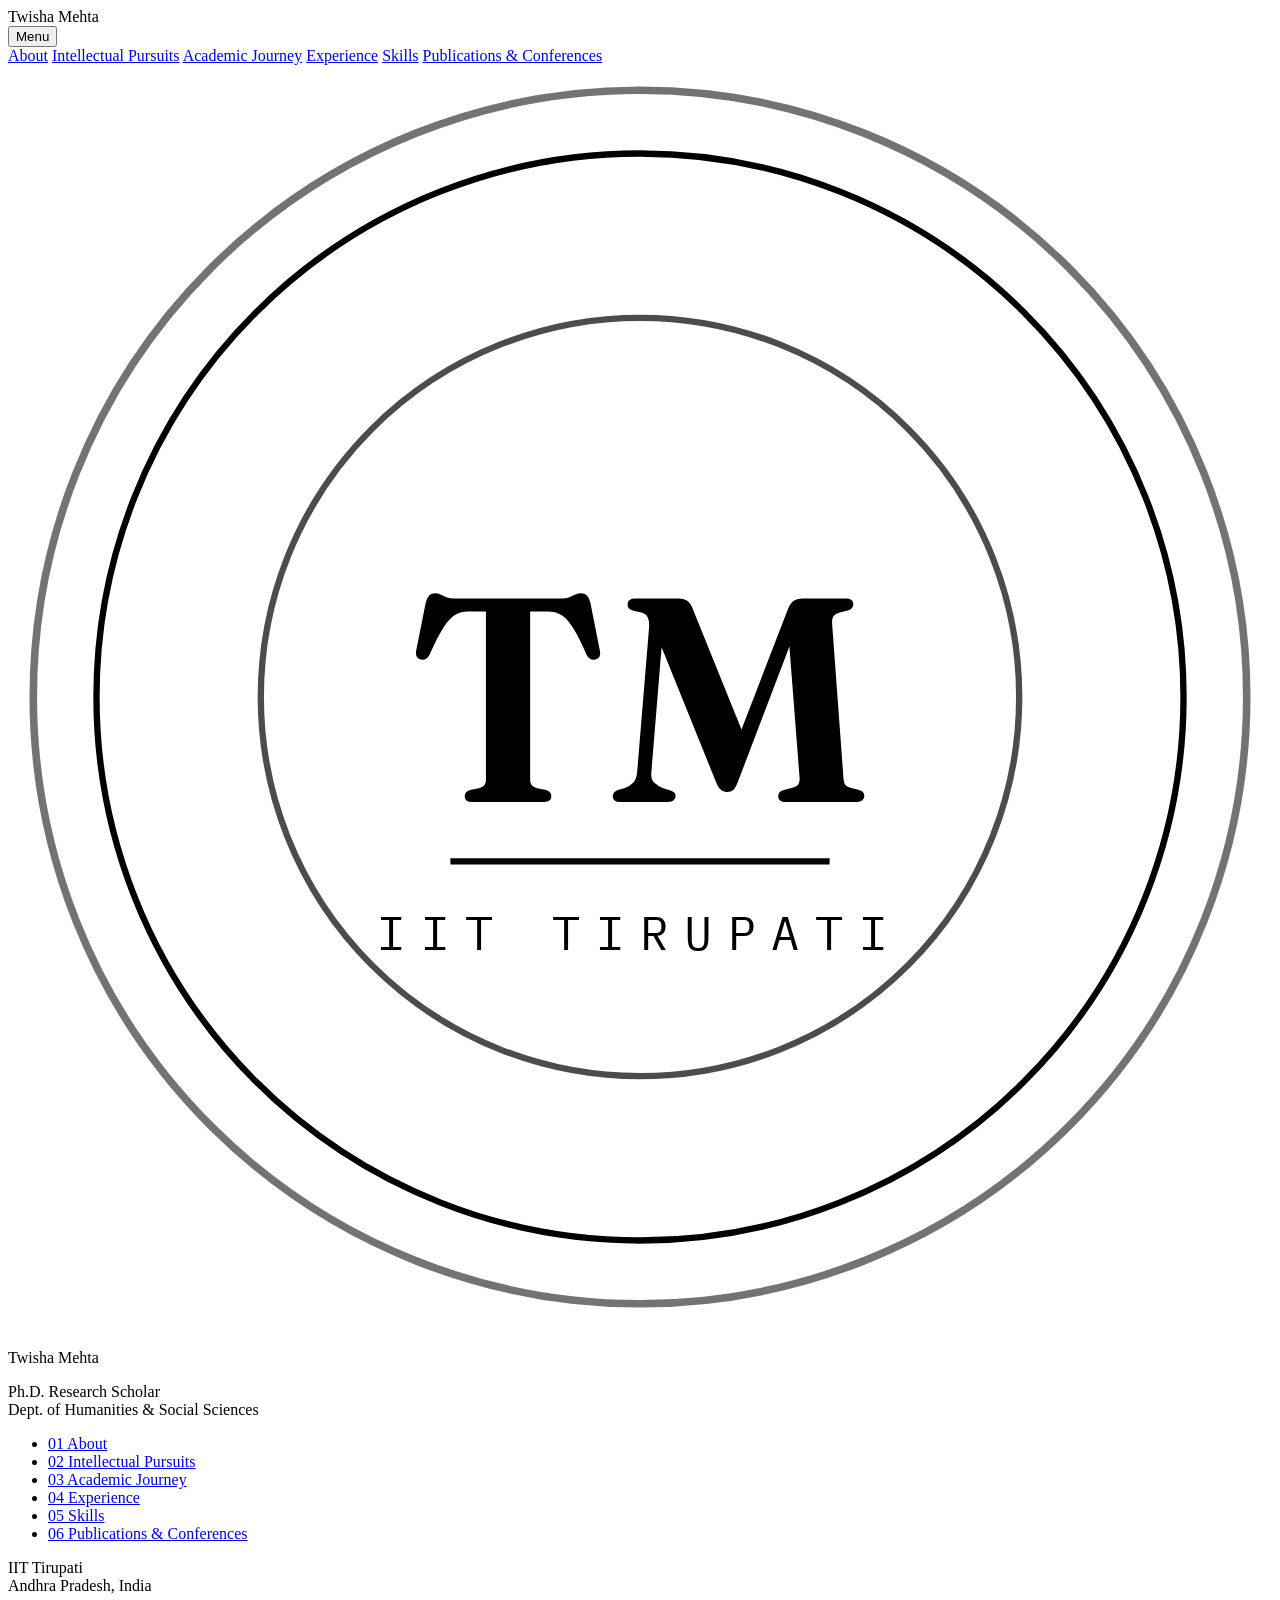
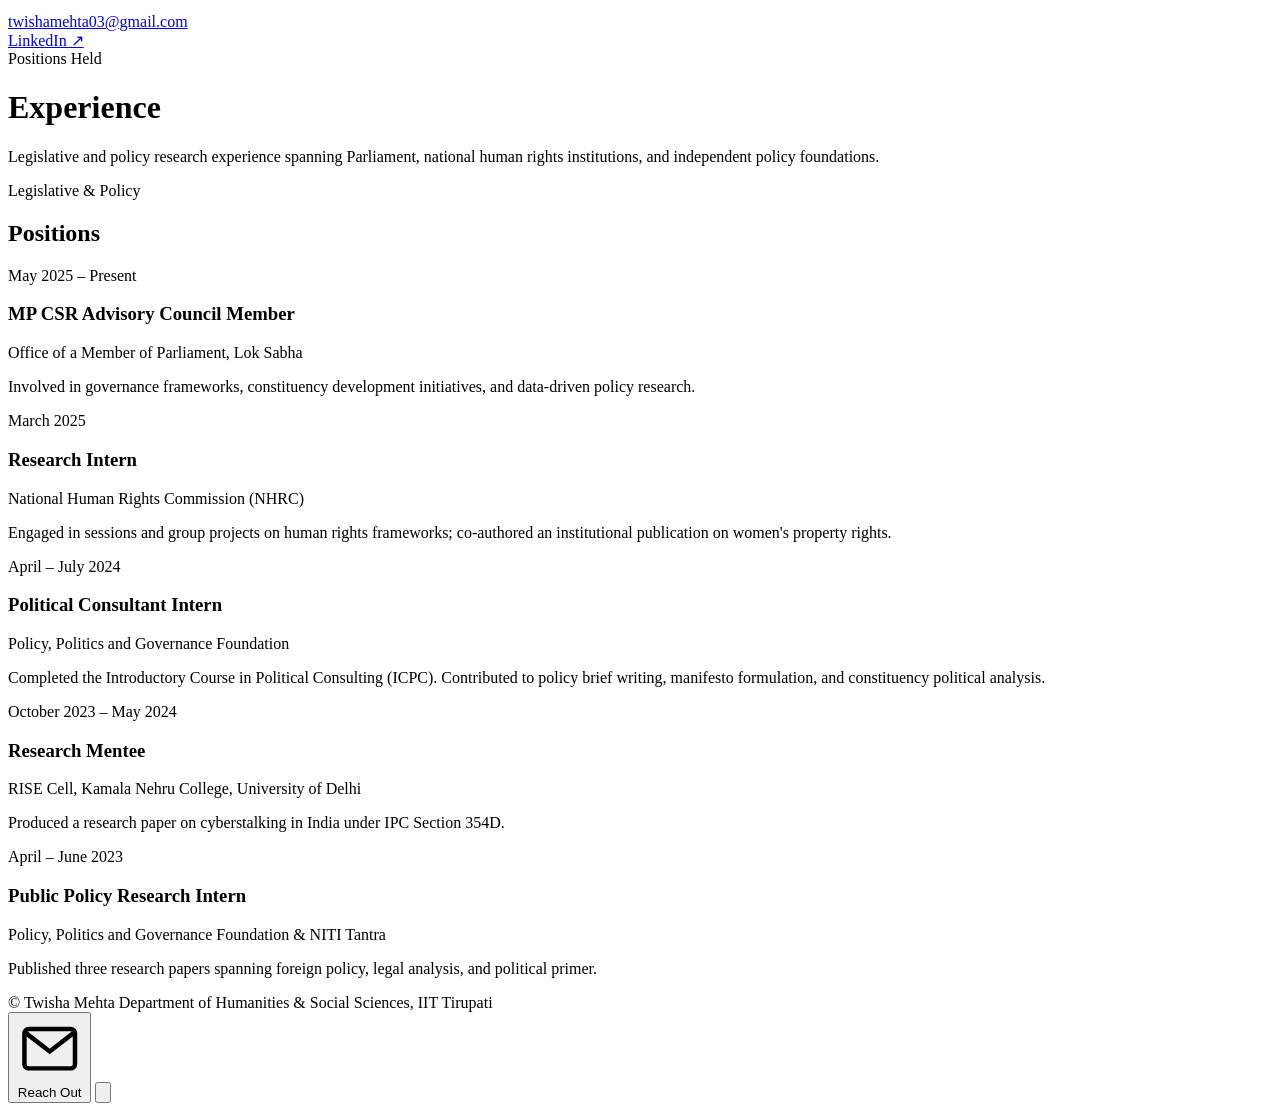
==== experience.html @ 8ee860cf "Add files via upload" ====
<!doctype html>
<html lang="en">
<head>
<meta charset="UTF-8">
<meta name="viewport" content="width=device-width, initial-scale=1.0">
<title>Experience — Twisha Mehta</title>
<meta name="description" content="Legislative and policy research experience of Twisha Mehta, including work with the Office of a Member of Parliament, Lok Sabha, and the National Human Rights Commission.">
<link rel="icon" type="image/svg+xml" href="assets/icons/seal.svg">
<link rel="preconnect" href="https://fonts.googleapis.com">
<link rel="preconnect" href="https://fonts.gstatic.com" crossorigin>
<link href="https://fonts.googleapis.com/css2?family=Fraunces:opsz,wght@9..144,500;9..144,600;9..144,700&family=Source+Sans+3:wght@400;500;600;700&family=IBM+Plex+Mono:wght@400;500&display=swap" rel="stylesheet">
<link rel="stylesheet" href="css/style.css">
</head>
<body>

<div class="topbar">
  <div class="brand">Twisha Mehta</div>
  <button data-nav-toggle aria-expanded="false" aria-controls="mobileNav">Menu</button>
</div>
<nav class="mobile-nav" id="mobileNav" aria-label="Mobile navigation">
  <a href="index.html">About</a>
  <a href="research.html">Intellectual Pursuits</a>
  <a href="journey.html">Academic Journey</a>
  <a href="experience.html" aria-current="page">Experience</a>
  <a href="skills.html">Skills</a>
  <a href="publications.html">Publications &amp; Conferences</a>
</nav>

<div class="shell">
  <aside class="sidebar">
    <svg class="seal" viewBox="0 0 200 200" aria-hidden="true">
      <circle cx="100" cy="100" r="96" fill="none" stroke="currentColor" stroke-width="1.2" opacity="0.55"/>
      <circle cx="100" cy="100" r="86" fill="none" stroke="currentColor" stroke-width="1"/>
      <circle cx="100" cy="100" r="60" fill="none" stroke="currentColor" stroke-width="1" opacity="0.7"/>
      <text x="100" y="100" font-family="Fraunces, serif" font-size="46" font-weight="600" fill="currentColor" text-anchor="middle" dominant-baseline="central">TM</text>
      <line x1="70" y1="126" x2="130" y2="126" stroke="currentColor" stroke-width="1"/>
      <text x="100" y="140" font-family="'IBM Plex Mono', monospace" font-size="7.5" letter-spacing="2.5" fill="currentColor" text-anchor="middle">IIT TIRUPATI</text>
    </svg>
    <p class="brand-name">Twisha Mehta</p>
    <p class="brand-role">Ph.D. Research Scholar<br>Dept. of Humanities &amp; Social Sciences</p>
    <ul class="side-nav">
      <li><a href="index.html"><span class="num">01</span> About</a></li>
      <li><a href="research.html"><span class="num">02</span> Intellectual Pursuits</a></li>
      <li><a href="journey.html"><span class="num">03</span> Academic Journey</a></li>
      <li><a href="experience.html" aria-current="page"><span class="num">04</span> Experience</a></li>
      <li><a href="skills.html"><span class="num">05</span> Skills</a></li>
      <li><a href="publications.html"><span class="num">06</span> Publications &amp; Conferences</a></li>
    </ul>
    <div class="sidebar-foot">
      IIT Tirupati<br>Andhra Pradesh, India<br><br>
      <a href="mailto:twishamehta03@gmail.com">twishamehta03@gmail.com</a><br>
      <a href="http://linkedin.com/in/twisha-mehta2103" target="_blank" rel="noopener">LinkedIn ↗</a>
    </div>
  </aside>

  <main>
    <header class="page-masthead">
      <span class="eyebrow">Positions Held</span>
      <h1>Experience</h1>
      <p class="lede">Legislative and policy research experience spanning Parliament, national human rights institutions, and independent policy foundations.</p>
    </header>

    <div class="content">
      <div class="section">
        <div class="section-head">
          <span class="tag">Legislative &amp; Policy</span>
          <h2>Positions</h2>
        </div>

        <div class="timeline">
          <div class="tl-item" data-index="●">
            <span class="tl-date">May 2025 – Present</span>
            <h3>MP CSR Advisory Council Member</h3>
            <p class="tl-org">Office of a Member of Parliament, Lok Sabha</p>
            <p>Involved in governance frameworks, constituency development initiatives, and data-driven policy research.</p>
          </div>

          <div class="tl-item" data-index="●">
            <span class="tl-date">March 2025</span>
            <h3>Research Intern</h3>
            <p class="tl-org">National Human Rights Commission (NHRC)</p>
            <p>Engaged in sessions and group projects on human rights frameworks; co-authored an institutional publication on women's property rights.</p>
          </div>

          <div class="tl-item" data-index="●">
            <span class="tl-date">April – July 2024</span>
            <h3>Political Consultant Intern</h3>
            <p class="tl-org">Policy, Politics and Governance Foundation</p>
            <p>Completed the Introductory Course in Political Consulting (ICPC). Contributed to policy brief writing, manifesto formulation, and constituency political analysis.</p>
          </div>

          <div class="tl-item" data-index="●">
            <span class="tl-date">October 2023 – May 2024</span>
            <h3>Research Mentee</h3>
            <p class="tl-org">RISE Cell, Kamala Nehru College, University of Delhi</p>
            <p>Produced a research paper on cyberstalking in India under IPC Section 354D.</p>
          </div>

          <div class="tl-item" data-index="●">
            <span class="tl-date">April – June 2023</span>
            <h3>Public Policy Research Intern</h3>
            <p class="tl-org">Policy, Politics and Governance Foundation &amp; NITI Tantra</p>
            <p>Published three research papers spanning foreign policy, legal analysis, and political primer.</p>
          </div>
        </div>
      </div>
    </div>

    <footer class="site-footer">
      <span>© <span data-year></span> Twisha Mehta</span>
      <span>Department of Humanities &amp; Social Sciences, IIT Tirupati</span>
    </footer>
  </main>
</div>

<button class="reach-btn" data-modal-open type="button">
  <svg viewBox="0 0 24 24" fill="none" stroke="currentColor" stroke-width="1.6" aria-hidden="true"><path d="M3 6l9 7 9-7"/><rect x="3" y="5" width="18" height="14" rx="1.5"/></svg>
  Reach Out
</button>

<button class="to-top" data-to-top type="button" aria-label="Back to top">
  <svg viewBox="0 0 24 24" fill="none" stroke="currentColor" stroke-width="1.8" aria-hidden="true"><path d="M12 19V5M5 12l7-7 7 7"/></svg>
</button>

<div class="modal-overlay" data-modal-overlay hidden>
  <div class="modal" role="dialog" aria-modal="true" aria-labelledby="reachTitle">
    <button class="modal-close" data-modal-close type="button" aria-label="Close">✕</button>
    <span class="eyebrow">Correspondence</span>
    <h2 id="reachTitle">Reach Out</h2>
    <p class="modal-sub">For academic collaboration, conference invitations, student queries, or general correspondence — send a note directly. This opens a pre-filled email addressed to Twisha.</p>
    <form id="reachForm" class="reach-form">
      <label>Name
        <input type="text" name="name" required autocomplete="name">
      </label>
      <label>Email
        <input type="email" name="email" required autocomplete="email">
      </label>
      <label>Nature of query
        <select name="topic">
          <option>Academic Collaboration</option>
          <option>Conference / Speaking Invitation</option>
          <option>Student Query</option>
          <option>Media / Press</option>
          <option>General Correspondence</option>
        </select>
      </label>
      <label>Message
        <textarea name="message" rows="4" required></textarea>
      </label>
      <button type="submit" class="submit-btn">Send via Email ↗</button>
      <p class="form-note">Opens your email app with this message pre-filled, addressed to twishamehta03@gmail.com.</p>
    </form>
    <div class="modal-direct">
      <span>Or reach directly —</span>
      <a href="mailto:twishamehta03@gmail.com">twishamehta03@gmail.com</a>
      <a href="http://linkedin.com/in/twisha-mehta2103" target="_blank" rel="noopener">LinkedIn</a>
      <span>🏛 Dept. of Humanities &amp; Social Sciences, IIT Tirupati</span>
    </div>
  </div>
</div>

<script src="assets/js/main.js"></script>
</body>
</html>
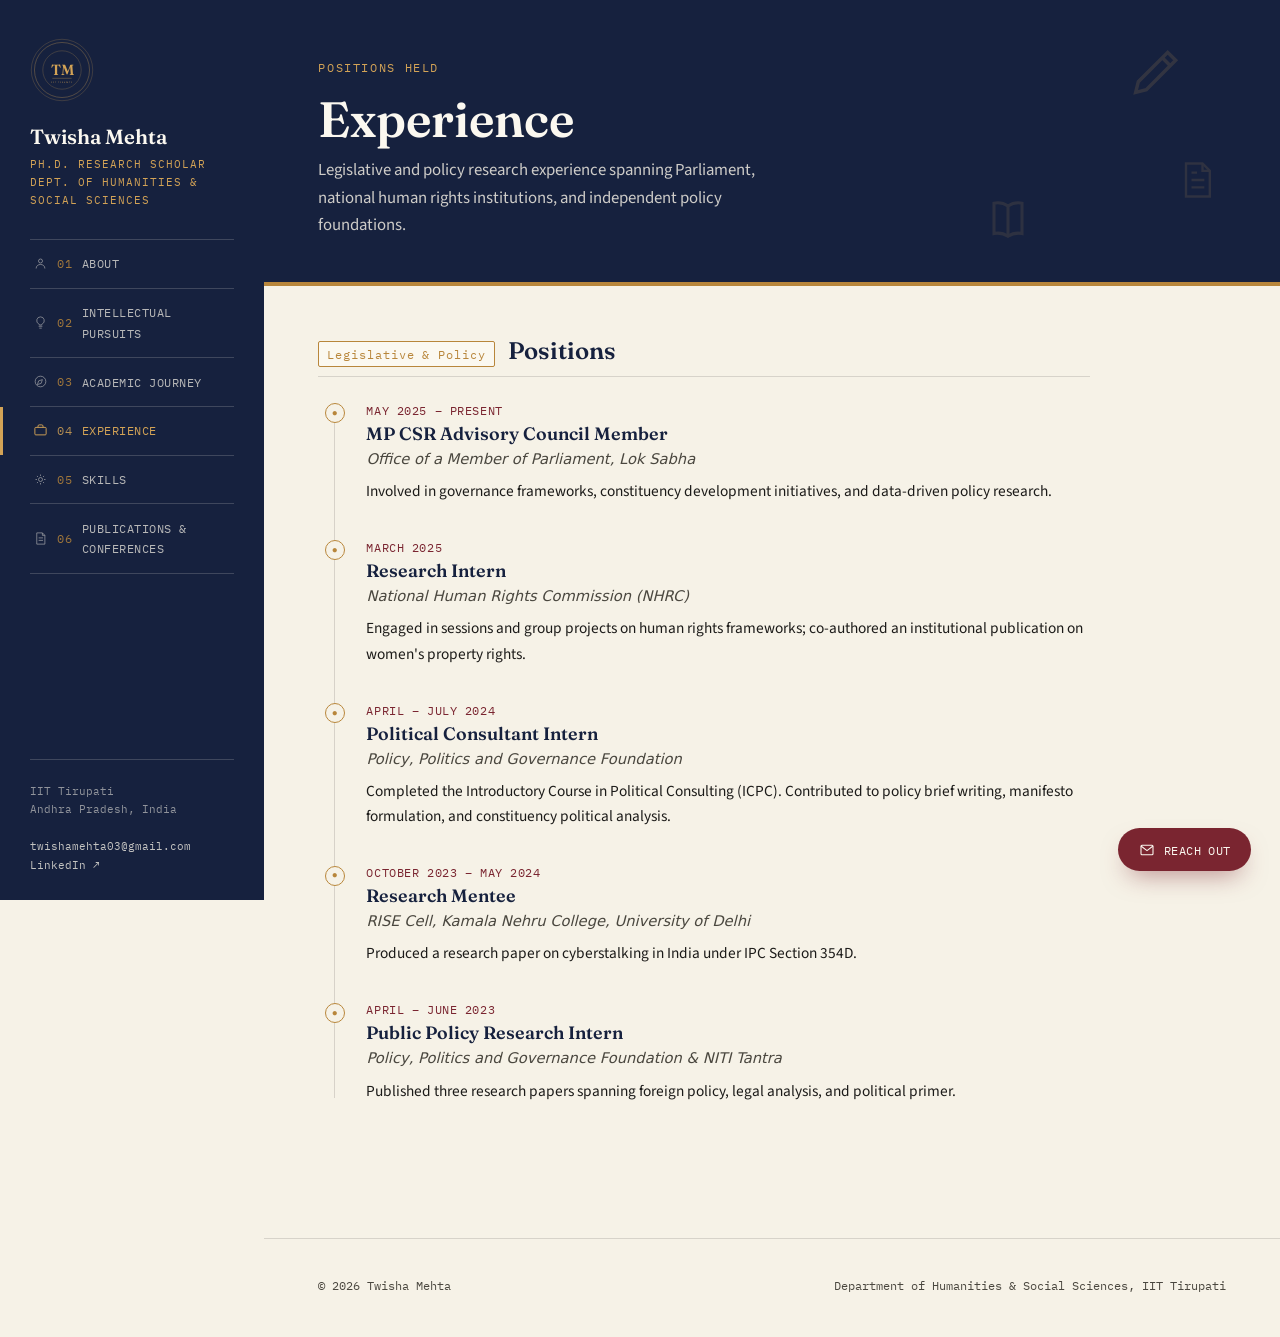
==== commit b84c24af: "Add files via upload" ====
--- a/experience.html
+++ b/experience.html
@@ -39,12 +39,12 @@
     <p class="brand-name">Twisha Mehta</p>
     <p class="brand-role">Ph.D. Research Scholar<br>Dept. of Humanities &amp; Social Sciences</p>
     <ul class="side-nav">
-      <li><a href="index.html"><span class="num">01</span> About</a></li>
-      <li><a href="research.html"><span class="num">02</span> Intellectual Pursuits</a></li>
-      <li><a href="journey.html"><span class="num">03</span> Academic Journey</a></li>
-      <li><a href="experience.html" aria-current="page"><span class="num">04</span> Experience</a></li>
-      <li><a href="skills.html"><span class="num">05</span> Skills</a></li>
-      <li><a href="publications.html"><span class="num">06</span> Publications &amp; Conferences</a></li>
+      <li><a href="index.html"><svg class="ic" viewBox="0 0 24 24" fill="none" stroke="currentColor" stroke-width="1.5"><circle cx="12" cy="8" r="3.2"/><path d="M5 20c0-4 3.2-6.5 7-6.5S19 16 19 20"/></svg><span class="num">01</span> About</a></li>
+      <li><a href="research.html"><svg class="ic" viewBox="0 0 24 24" fill="none" stroke="currentColor" stroke-width="1.5"><path d="M9 18h6M10 21h4M12 3a6 6 0 0 0-3 11.2c.6.4 1 1.1 1 1.8h4c0-.7.4-1.4 1-1.8A6 6 0 0 0 12 3z"/></svg><span class="num">02</span> Intellectual Pursuits</a></li>
+      <li><a href="journey.html"><svg class="ic" viewBox="0 0 24 24" fill="none" stroke="currentColor" stroke-width="1.5"><circle cx="12" cy="12" r="8.5"/><path d="M15 9l-2 6-6 2 2-6z"/></svg><span class="num">03</span> Academic Journey</a></li>
+      <li><a href="experience.html" aria-current="page"><svg class="ic" viewBox="0 0 24 24" fill="none" stroke="currentColor" stroke-width="1.5"><rect x="3" y="7" width="18" height="12" rx="1.5"/><path d="M8 7V5a2 2 0 0 1 2-2h4a2 2 0 0 1 2 2v2"/></svg><span class="num">04</span> Experience</a></li>
+      <li><a href="skills.html"><svg class="ic" viewBox="0 0 24 24" fill="none" stroke="currentColor" stroke-width="1.5"><circle cx="12" cy="12" r="3.2"/><path d="M12 4v2.4M12 17.6V20M4 12h2.4M17.6 12H20M6.3 6.3l1.7 1.7M16 16l1.7 1.7M17.7 6.3L16 8M8 16l-1.7 1.7"/></svg><span class="num">05</span> Skills</a></li>
+      <li><a href="publications.html"><svg class="ic" viewBox="0 0 24 24" fill="none" stroke="currentColor" stroke-width="1.5"><path d="M6 3h9l4 4v14H6z"/><path d="M15 3v4h4M9 11h7M9 15h7"/></svg><span class="num">06</span> Publications &amp; Conferences</a></li>
     </ul>
     <div class="sidebar-foot">
       IIT Tirupati<br>Andhra Pradesh, India<br><br>
@@ -55,6 +55,11 @@
 
   <main>
     <header class="page-masthead">
+      <div class="motif-field" aria-hidden="true">
+        <span class="motif m-pen"><svg viewBox="0 0 24 24" fill="none" stroke="currentColor" stroke-width="1.3"><path d="M4 20l1-4L16 5l3 3L8 19l-4 1z"/><path d="M14 7l3 3"/></svg></span>
+        <span class="motif m-book"><svg viewBox="0 0 24 24" fill="none" stroke="currentColor" stroke-width="1.3"><path d="M12 6c-1.8-1.2-4-1.6-6-1.2v13c2-.4 4.2 0 6 1.2 1.8-1.2 4-1.6 6-1.2V4.8c-2-.4-4.2 0-6 1.2z"/><path d="M12 6v13"/></svg></span>
+        <span class="motif m-paper"><svg viewBox="0 0 24 24" fill="none" stroke="currentColor" stroke-width="1.3"><path d="M6 3h9l4 4v14H6z"/><path d="M15 3v4h4M9 12h7M9 16h7M9 8h3"/></svg></span>
+      </div>
       <span class="eyebrow">Positions Held</span>
       <h1>Experience</h1>
       <p class="lede">Legislative and policy research experience spanning Parliament, national human rights institutions, and independent policy foundations.</p>
--- a/css/style.css
+++ b/css/style.css
@@ -0,0 +1,592 @@
+/* =========================================================
+   Twisha Mehta — Academic Site
+   Design language: legislative gazette / official record.
+   Grounded in the subject: parliamentary & governance research,
+   the seal motif, the mono "session/date" labelling, and the
+   sparkline referencing her Question Hour (Lok Sabha) paper.
+   ========================================================= */
+
+:root{
+  --navy: #16213E;
+  --navy-deep: #0F172E;
+  --paper: #F6F2E7;
+  --paper-raised: #FBF8F0;
+  --ink: #1C1B19;
+  --ink-soft: #4A473F;
+  --gold: #B8863B;
+  --gold-bright: #D3A356;
+  --maroon: #7A2530;
+  --line: rgba(28,27,25,0.14);
+  --line-on-navy: rgba(246,242,231,0.18);
+
+  --font-display: 'Fraunces', Georgia, 'Times New Roman', serif;
+  --font-body: 'Source Sans 3', 'Segoe UI', system-ui, sans-serif;
+  --font-mono: 'IBM Plex Mono', 'Courier New', monospace;
+
+  --sidebar-w: 264px;
+  --maxw: 880px;
+  --radius: 2px;
+}
+
+*,*::before,*::after{ box-sizing: border-box; }
+html{ scroll-behavior: smooth; }
+
+@media (prefers-reduced-motion: reduce){
+  html{ scroll-behavior: auto; }
+  *,*::before,*::after{ animation-duration: 0.001ms !important; animation-iteration-count: 1 !important; transition-duration: 0.001ms !important; scroll-behavior: auto !important; }
+}
+
+body{
+  margin:0;
+  background: var(--paper);
+  color: var(--ink);
+  font-family: var(--font-body);
+  font-size: 17px;
+  line-height: 1.65;
+  -webkit-font-smoothing: antialiased;
+}
+
+img{ max-width:100%; display:block; }
+a{ color: inherit; }
+h1,h2,h3,h4{ font-family: var(--font-display); font-weight: 600; line-height: 1.15; margin: 0 0 0.5em; color: var(--navy); }
+
+::selection{ background: var(--gold); color: var(--navy-deep); }
+
+a:focus-visible,
+button:focus-visible,
+input:focus-visible,
+textarea:focus-visible{
+  outline: 2px solid var(--maroon);
+  outline-offset: 3px;
+}
+
+/* ---------- Texture: faint parliamentary sparkline watermark ---------- */
+.sparkline-field{
+  position:absolute; inset:0; overflow:hidden; pointer-events:none;
+}
+.sparkline-field svg{ width:100%; height:100%; }
+.sparkline-field path{
+  fill:none; stroke: var(--gold); stroke-width:1; opacity:0.14;
+}
+
+/* ---------- Texture: floating academic motifs (pen / book / paper) ---------- */
+.motif-field{ position:absolute; inset:0; overflow:hidden; pointer-events:none; }
+.motif{
+  position:absolute; color: var(--gold-bright); opacity:0.15;
+  animation: motifFloat 8s ease-in-out infinite;
+}
+.motif svg{ width:100%; height:100%; }
+.motif.m-pen{ width:64px; height:64px; top:14%; right:9%; animation-duration:7.5s; }
+.motif.m-book{ width:56px; height:56px; bottom:12%; right:24%; animation-duration:6.5s; animation-delay:1.1s; opacity:0.12; }
+.motif.m-paper{ width:44px; height:44px; top:56%; right:6%; animation-duration:9s; animation-delay:0.5s; opacity:0.13; }
+
+@keyframes motifFloat{
+  0%,100%{ transform: translateY(0) rotate(0deg); }
+  50%{ transform: translateY(-12px) rotate(-3deg); }
+}
+
+/* ---------- Layout shell ---------- */
+.shell{
+  display:flex;
+  min-height:100vh;
+}
+
+/* ---------- Sidebar ---------- */
+.sidebar{
+  width: var(--sidebar-w);
+  flex-shrink:0;
+  background: var(--navy);
+  color: var(--paper);
+  position: sticky;
+  top:0;
+  height:100vh;
+  display:flex;
+  flex-direction:column;
+  padding: 2.4rem 1.9rem 1.6rem;
+}
+.sidebar .seal{
+  width:64px; height:64px; color: var(--gold-bright); margin-bottom:1.1rem;
+}
+.brand-name{
+  font-family: var(--font-display);
+  font-size: 1.28rem;
+  font-weight:600;
+  color: var(--paper-raised);
+  margin:0 0 0.15rem;
+}
+.brand-role{
+  font-family: var(--font-mono);
+  font-size: 0.68rem;
+  letter-spacing: 0.09em;
+  text-transform: uppercase;
+  color: var(--gold-bright);
+  margin:0 0 1.8rem;
+}
+.side-nav{ list-style:none; margin:0; padding:0; border-top:1px solid var(--line-on-navy); }
+.side-nav li{ border-bottom:1px solid var(--line-on-navy); }
+.side-nav a{
+  display:flex; align-items:center; gap:0.6rem;
+  position:relative;
+  text-decoration:none;
+  font-family: var(--font-mono);
+  font-size: 0.78rem;
+  letter-spacing: 0.04em;
+  text-transform: uppercase;
+  color: rgba(246,242,231,0.72);
+  padding: 0.85rem 0.15rem;
+  transition: color .18s ease, padding-left .18s ease;
+}
+.side-nav a::before{
+  content:''; position:absolute; left:-1.9rem; top:0; bottom:0; width:3px;
+  background: var(--gold-bright); transform: scaleY(0); transition: transform .22s ease;
+}
+.side-nav a:hover::before,
+.side-nav a[aria-current="page"]::before{ transform: scaleY(1); }
+.side-nav a .ic{ width:15px; height:15px; flex-shrink:0; opacity:0.65; transition: opacity .18s ease; }
+.side-nav a:hover .ic,
+.side-nav a[aria-current="page"] .ic{ opacity:1; }
+.side-nav a .num{ color: var(--gold); font-size:0.72rem; opacity:0.85; }
+.side-nav a:hover,
+.side-nav a:focus-visible{ color: var(--paper-raised); padding-left: 0.35rem; }
+.side-nav a[aria-current="page"]{ color: var(--gold-bright); }
+.side-nav a[aria-current="page"] .num{ color: var(--gold-bright); }
+
+.sidebar-foot{
+  margin-top:auto;
+  padding-top:1.4rem;
+  border-top:1px solid var(--line-on-navy);
+  font-family: var(--font-mono);
+  font-size: 0.68rem;
+  color: rgba(246,242,231,0.55);
+  line-height:1.7;
+}
+.sidebar-foot a{ color: rgba(246,242,231,0.78); text-decoration:none; }
+.sidebar-foot a:hover{ color: var(--gold-bright); }
+
+/* mobile top bar */
+.topbar{ display:none; }
+.mobile-nav{ display:none; }
+
+/* ---------- Main content ---------- */
+main{ flex:1; min-width:0; }
+
+.page-masthead{
+  position:relative;
+  overflow:hidden;
+  background: var(--navy);
+  color: var(--paper);
+  padding: 3.6rem 3.4rem 2.6rem;
+  border-bottom: 4px solid var(--gold);
+}
+.page-masthead .eyebrow{
+  font-family: var(--font-mono);
+  font-size: 0.72rem;
+  letter-spacing: 0.14em;
+  text-transform: uppercase;
+  color: var(--gold-bright);
+  display:block;
+  margin-bottom: 0.9rem;
+  position:relative; z-index:1;
+}
+.page-masthead h1{
+  color: var(--paper-raised);
+  font-size: clamp(2.1rem, 4vw, 3.1rem);
+  margin-bottom: 0.55rem;
+  position:relative; z-index:1;
+}
+.page-masthead p.lede{
+  font-size: 1.05rem;
+  color: rgba(246,242,231,0.82);
+  max-width: 56ch;
+  margin:0;
+  position:relative; z-index:1;
+}
+
+.content{
+  max-width: var(--maxw);
+  padding: 3.2rem 3.4rem 5rem;
+}
+
+.section{ margin-bottom: 3.4rem; }
+.section-head{
+  display:flex; align-items:baseline; gap:0.85rem;
+  border-bottom: 1px solid var(--line);
+  padding-bottom:0.55rem;
+  margin-bottom:1.5rem;
+}
+.section-head .tag{
+  font-family: var(--font-mono);
+  font-size:0.72rem;
+  letter-spacing:0.08em;
+  color: var(--gold);
+  border:1px solid var(--gold);
+  padding: 0.15rem 0.5rem;
+  border-radius: var(--radius);
+  white-space:nowrap;
+}
+.section-head h2{ margin:0; font-size:1.5rem; }
+
+p{ margin: 0 0 1.1em; color: var(--ink); }
+p.muted{ color: var(--ink-soft); }
+
+.hr-orn{
+  border:none; height:1px; background: var(--line); margin: 2.6rem 0;
+  position:relative;
+}
+.hr-orn::after{
+  content:'✦'; position:absolute; left:50%; top:50%; transform:translate(-50%,-50%);
+  background: var(--paper); color: var(--gold); padding:0 0.7rem; font-size:0.8rem;
+}
+
+/* ---------- Hero (About page) ---------- */
+.hero{
+  position:relative;
+  overflow:hidden;
+  background: var(--navy);
+  color: var(--paper);
+  padding: 4.6rem 3.4rem 3.4rem;
+  border-bottom: 4px solid var(--gold);
+}
+.hero-inner{ position:relative; z-index:1; max-width: 760px; }
+.hero .seal-mark{
+  width:88px; height:88px; color: var(--gold-bright); margin-bottom: 1.6rem;
+  opacity:0; animation: fadeUp .7s ease forwards;
+}
+.hero .eyebrow{
+  font-family: var(--font-mono); font-size:0.75rem; letter-spacing:0.15em;
+  text-transform:uppercase; color: var(--gold-bright); margin-bottom:1rem; display:block;
+  opacity:0; animation: fadeUp .7s ease .1s forwards;
+}
+.hero h1{
+  color: var(--paper-raised);
+  font-size: clamp(2.6rem, 6vw, 4.2rem);
+  margin-bottom:0.3rem;
+  opacity:0; animation: fadeUp .7s ease .18s forwards;
+}
+.hero .role-line{
+  font-family: var(--font-body); font-size:1.15rem; color: rgba(246,242,231,0.86);
+  margin-bottom: 1.9rem;
+  opacity:0; animation: fadeUp .7s ease .26s forwards;
+}
+.hero .role-line strong{ color: var(--gold-bright); font-weight:600; }
+.hero .intro{
+  font-size:1.06rem; color: rgba(246,242,231,0.88); max-width: 64ch;
+  opacity:0; animation: fadeUp .7s ease .34s forwards;
+}
+.hero .contact-row{
+  display:flex; flex-wrap:wrap; gap: 1.4rem 2rem; margin-top:2.1rem;
+  font-family: var(--font-mono); font-size:0.82rem;
+  opacity:0; animation: fadeUp .7s ease .42s forwards;
+}
+.hero .contact-row a{ text-decoration:none; color: var(--paper-raised); border-bottom:1px solid var(--gold); padding-bottom:2px; }
+.hero .contact-row a:hover{ color: var(--gold-bright); }
+
+@keyframes fadeUp{
+  from{ opacity:0; transform: translateY(14px); }
+  to{ opacity:1; transform: translateY(0); }
+}
+
+/* ---------- Portrait frame (About) ---------- */
+.portrait-frame{
+  border: 1px solid var(--line);
+  background: var(--paper-raised);
+  padding: 0.5rem;
+  max-width: 260px;
+  float:right;
+  margin: 0 0 1.4rem 2.2rem;
+}
+.portrait-frame .plate{
+  aspect-ratio: 4/5;
+  background:
+    repeating-linear-gradient(135deg, rgba(184,134,59,0.08) 0 2px, transparent 2px 14px),
+    linear-gradient(160deg, var(--navy) 0%, var(--navy-deep) 100%);
+  display:flex; align-items:center; justify-content:center; color: var(--gold-bright);
+}
+.portrait-frame .plate svg{ width:46%; height:46%; opacity:0.85; }
+.portrait-frame figcaption{
+  font-family: var(--font-mono); font-size:0.68rem; color: var(--ink-soft);
+  text-align:center; padding-top:0.5rem; letter-spacing:0.03em;
+}
+
+/* ---------- Pursuit / research cards ---------- */
+.card-grid{
+  display:grid; grid-template-columns: repeat(2, 1fr); gap: 1.1rem;
+}
+.pursuit-card{
+  background: var(--paper-raised);
+  border: 1px solid var(--line);
+  border-left: 3px solid var(--gold);
+  padding: 1.5rem 1.5rem 1.4rem;
+  transition: transform .2s ease, box-shadow .2s ease, border-left-color .2s ease;
+}
+.pursuit-card:hover{
+  transform: translateY(-3px);
+  box-shadow: 0 10px 26px -14px rgba(22,33,62,0.35);
+  border-left-color: var(--maroon);
+}
+.pursuit-card .icon{ width:34px; height:34px; color: var(--navy); margin-bottom:0.85rem; }
+.pursuit-card h3{ font-size:1.08rem; margin-bottom:0.4rem; }
+.pursuit-card p{ font-size:0.94rem; color: var(--ink-soft); margin:0; }
+
+/* ---------- Timeline (Academic Journey / Experience) ---------- */
+.timeline{ position:relative; margin-left: 0.4rem; }
+.timeline::before{
+  content:''; position:absolute; left:9px; top:6px; bottom:6px; width:1px; background: var(--line);
+}
+.tl-item{ position:relative; padding-left: 2.6rem; margin-bottom: 2.1rem; }
+.tl-item:last-child{ margin-bottom:0; }
+.tl-item::before{
+  content: attr(data-index);
+  position:absolute; left:0; top:0.15rem;
+  width:20px; height:20px; border-radius:50%;
+  background: var(--paper); border:1px solid var(--gold);
+  color: var(--gold); font-family: var(--font-mono); font-size:0.62rem;
+  display:flex; align-items:center; justify-content:center;
+}
+.tl-item .tl-date{
+  font-family: var(--font-mono); font-size:0.72rem; letter-spacing:0.05em;
+  color: var(--maroon); text-transform:uppercase; margin-bottom:0.25rem; display:block;
+}
+.tl-item h3{ font-size:1.12rem; margin-bottom:0.15rem; }
+.tl-item .tl-org{ font-size:0.92rem; color: var(--ink-soft); margin-bottom:0.5rem; font-style:italic; }
+.tl-item p{ font-size:0.96rem; margin:0; }
+
+/* ---------- Skills ---------- */
+.skill-block{ margin-bottom:1.8rem; }
+.skill-block h3{
+  font-family: var(--font-mono); font-size:0.78rem; letter-spacing:0.08em;
+  text-transform:uppercase; color: var(--ink-soft); font-weight:600; margin-bottom:0.8rem;
+}
+.tag-row{ display:flex; flex-wrap:wrap; gap:0.55rem; }
+.tag{
+  font-family: var(--font-mono); font-size:0.82rem;
+  border:1px solid var(--navy); color: var(--navy);
+  padding: 0.4rem 0.85rem; border-radius: var(--radius);
+  background: var(--paper-raised);
+  transition: background .18s ease, color .18s ease;
+}
+.tag:hover{ background: var(--navy); color: var(--paper-raised); }
+
+/* ---------- Publications list ---------- */
+.pub-list{ list-style:none; margin:0; padding:0; }
+.pub-list li{
+  padding: 1.05rem 0; border-bottom: 1px solid var(--line);
+  font-size:0.98rem;
+}
+.pub-list li:first-child{ padding-top:0; }
+.pub-list .pub-venue{
+  display:block; font-family: var(--font-mono); font-size:0.74rem; color: var(--gold);
+  text-transform:uppercase; letter-spacing:0.05em; margin-top:0.3rem;
+}
+
+.conf-list{ list-style:none; margin:0; padding:0; }
+.conf-list li{
+  padding: 1.1rem 1.3rem; margin-bottom:0.9rem;
+  background: var(--paper-raised); border-left:3px solid var(--maroon);
+  font-size:0.96rem;
+}
+.conf-list .conf-date{
+  display:block; font-family: var(--font-mono); font-size:0.72rem; color: var(--maroon);
+  text-transform:uppercase; letter-spacing:0.05em; margin-bottom:0.35rem;
+}
+
+.note-box{
+  border:1px dashed var(--gold); background: rgba(184,134,59,0.07);
+  padding: 1.1rem 1.3rem; font-size:0.9rem; color: var(--ink-soft);
+}
+.note-box strong{ color: var(--navy); }
+
+/* ---------- Gallery ---------- */
+.gallery-grid{
+  display:grid; grid-template-columns: repeat(3, 1fr); gap: 0.9rem;
+}
+.gallery-slot{
+  aspect-ratio: 4/3;
+  border: 1px dashed var(--line);
+  background: var(--paper-raised);
+  display:flex; flex-direction:column; align-items:center; justify-content:center;
+  gap:0.5rem; text-align:center; padding: 1rem;
+  color: var(--ink-soft);
+}
+.gallery-slot svg{ width:28px; height:28px; color: var(--gold); }
+.gallery-slot span{ font-family: var(--font-mono); font-size:0.68rem; letter-spacing:0.03em; }
+
+/* ---------- Collaborations ---------- */
+.collab-grid{
+  display:grid; grid-template-columns: repeat(2, 1fr); gap: 0.9rem;
+}
+.collab-card{
+  border:1px solid var(--line); background: var(--paper-raised);
+  padding: 1.1rem 1.25rem;
+}
+.collab-card .collab-org{ font-weight:600; color: var(--navy); font-size:0.98rem; margin-bottom:0.2rem; }
+.collab-card .collab-role{ font-family: var(--font-mono); font-size:0.72rem; color: var(--gold); text-transform:uppercase; letter-spacing:0.04em; }
+
+/* ---------- Footer ---------- */
+.site-footer{
+  border-top: 1px solid var(--line);
+  padding: 2.2rem 3.4rem 2.6rem;
+  font-family: var(--font-mono); font-size:0.78rem; color: var(--ink-soft);
+  display:flex; flex-wrap:wrap; gap:0.5rem 1.6rem; justify-content:space-between;
+}
+.site-footer a{ color: var(--ink-soft); text-decoration:none; }
+.site-footer a:hover{ color: var(--maroon); }
+
+/* ---------- Pull quote ---------- */
+blockquote.pull{
+  font-family: var(--font-display); font-size:1.28rem; font-style:italic;
+  color: var(--navy); border-left: 3px solid var(--gold);
+  padding: 0.3rem 0 0.3rem 1.5rem; margin: 2.2rem 0;
+}
+
+/* ---------- Scroll reveal ---------- */
+.reveal{
+  opacity:0; transform: translateY(16px);
+  transition: opacity .55s ease, transform .55s ease;
+}
+.reveal.in-view{ opacity:1; transform: translateY(0); }
+
+/* ---------- Stats strip (About page) ---------- */
+.stats-strip{
+  display:grid; grid-template-columns: repeat(4,1fr); gap:1px;
+  background: var(--line); border:1px solid var(--line); margin: 2.4rem 0 2.8rem;
+}
+.stat-cell{
+  background: var(--paper-raised); padding: 1.3rem 1.1rem; text-align:center;
+}
+.stat-cell .num{
+  font-family: var(--font-display); font-size:2rem; font-weight:600; color: var(--navy); display:block; line-height:1;
+}
+.stat-cell .label{
+  font-family: var(--font-mono); font-size:0.66rem; letter-spacing:0.05em; text-transform:uppercase;
+  color: var(--gold); display:block; margin-top:0.5rem;
+}
+
+/* ---------- Reach-out floating button ---------- */
+.reach-btn{
+  position: fixed; right: 1.8rem; bottom: 1.8rem; z-index: 40;
+  display:flex; align-items:center; gap:0.55rem;
+  background: var(--maroon); color: var(--paper-raised);
+  border: none; padding: 0.85rem 1.3rem; border-radius: 999px;
+  font-family: var(--font-mono); font-size:0.78rem; letter-spacing:0.03em; text-transform:uppercase;
+  cursor:pointer; box-shadow: 0 12px 26px -10px rgba(122,37,48,0.55);
+  transition: transform .18s ease, box-shadow .18s ease, background .18s ease;
+}
+.reach-btn svg{ width:16px; height:16px; }
+.reach-btn:hover{ background: #8f2c39; transform: translateY(-2px); box-shadow: 0 16px 30px -10px rgba(122,37,48,0.6); }
+
+/* ---------- Back to top ---------- */
+.to-top{
+  position: fixed; left: 1.6rem; bottom: 1.8rem; z-index: 40;
+  width: 42px; height: 42px; border-radius:50%;
+  background: var(--navy); color: var(--gold-bright); border: 1px solid var(--line-on-navy);
+  display:flex; align-items:center; justify-content:center; cursor:pointer;
+  opacity:0; visibility:hidden; transform: translateY(10px);
+  transition: opacity .25s ease, transform .25s ease, visibility .25s;
+}
+.to-top.visible{ opacity:1; visibility:visible; transform: translateY(0); }
+.to-top svg{ width:18px; height:18px; }
+
+/* ---------- Modal ---------- */
+.modal-overlay{
+  position: fixed; inset:0; z-index:60;
+  background: rgba(15,23,46,0.68);
+  display:flex; align-items:center; justify-content:center; padding: 1.4rem;
+  opacity:0; visibility:hidden; transition: opacity .22s ease, visibility .22s;
+}
+.modal-overlay.open{ opacity:1; visibility:visible; }
+.modal{
+  background: var(--paper-raised); max-width: 480px; width:100%;
+  max-height: 88vh; overflow-y:auto;
+  border-top: 4px solid var(--gold);
+  padding: 2.2rem 2.1rem 1.9rem;
+  position:relative;
+  transform: translateY(14px) scale(0.98); transition: transform .22s ease;
+}
+.modal-overlay.open .modal{ transform: translateY(0) scale(1); }
+.modal-close{
+  position:absolute; top: 1rem; right: 1rem;
+  width:30px; height:30px; border-radius:50%; border:1px solid var(--line);
+  background: transparent; color: var(--ink-soft); cursor:pointer; font-size:0.95rem;
+  display:flex; align-items:center; justify-content:center;
+}
+.modal-close:hover{ background: var(--navy); color: var(--paper-raised); border-color: var(--navy); }
+.modal .eyebrow{
+  font-family: var(--font-mono); font-size:0.7rem; letter-spacing:0.12em; text-transform:uppercase;
+  color: var(--gold); display:block; margin-bottom:0.5rem;
+}
+.modal h2{ margin-bottom:0.5rem; font-size:1.55rem; }
+.modal-sub{ font-size:0.92rem; color: var(--ink-soft); margin-bottom:1.4rem; }
+.reach-form{ display:flex; flex-direction:column; gap:1rem; }
+.reach-form label{
+  display:flex; flex-direction:column; gap:0.4rem;
+  font-family: var(--font-mono); font-size:0.68rem; letter-spacing:0.05em; text-transform:uppercase;
+  color: var(--ink-soft);
+}
+.reach-form input,
+.reach-form select,
+.reach-form textarea{
+  font-family: var(--font-body); font-size:0.95rem; color: var(--ink);
+  border: 1px solid var(--line); background: var(--paper); padding: 0.65rem 0.75rem;
+  border-radius: var(--radius); resize: vertical;
+}
+.reach-form input:focus-visible,
+.reach-form select:focus-visible,
+.reach-form textarea:focus-visible{ outline: 2px solid var(--maroon); outline-offset:1px; }
+.submit-btn{
+  border:none; background: var(--navy); color: var(--paper-raised);
+  padding: 0.75rem 1.2rem; font-family: var(--font-mono); font-size:0.8rem;
+  letter-spacing:0.04em; text-transform:uppercase; cursor:pointer; text-align:center;
+  transition: background .18s ease;
+}
+.submit-btn:hover{ background: var(--maroon); }
+.form-note{ font-size:0.78rem; color: var(--ink-soft); margin-top:-0.3rem; }
+.modal-direct{
+  margin-top:1.6rem; padding-top:1.4rem; border-top:1px dashed var(--line);
+  display:flex; flex-wrap:wrap; gap:0.5rem 1rem; align-items:center;
+  font-family: var(--font-mono); font-size:0.78rem; color: var(--ink-soft);
+}
+.modal-direct a{ color: var(--navy); text-decoration:none; border-bottom:1px solid var(--gold); }
+.modal-direct a:hover{ color: var(--maroon); }
+
+@media (max-width: 760px){
+  .reach-btn{ right:1rem; bottom:1rem; padding:0.75rem 1.05rem; font-size:0.72rem; }
+  .to-top{ left:1rem; bottom:1rem; width:38px; height:38px; }
+  .stats-strip{ grid-template-columns: repeat(2,1fr); }
+}
+
+/* ---------- Responsive ---------- */
+@media (max-width: 920px){
+  .card-grid, .collab-grid{ grid-template-columns: 1fr; }
+  .gallery-grid{ grid-template-columns: repeat(2,1fr); }
+}
+
+@media (max-width: 760px){
+  .shell{ flex-direction:column; }
+  .sidebar{ display:none; }
+  .topbar{
+    display:flex; align-items:center; justify-content:space-between;
+    background: var(--navy); color: var(--paper); padding: 1rem 1.3rem;
+    position: sticky; top:0; z-index:20;
+    border-bottom: 3px solid var(--gold);
+  }
+  .topbar .brand{ display:flex; align-items:center; gap:0.6rem; font-family: var(--font-display); font-weight:600; }
+  .topbar .brand .seal{ width:30px; height:30px; color: var(--gold-bright); }
+  .topbar button{
+    background:none; border:1px solid var(--line-on-navy); color: var(--paper);
+    font-family: var(--font-mono); font-size:0.72rem; padding:0.4rem 0.7rem; border-radius: var(--radius);
+  }
+  .mobile-nav{
+    display:none; flex-direction:column; background: var(--navy-deep); position: sticky; top:56px; z-index:19;
+  }
+  .mobile-nav.open{ display:flex; }
+  .mobile-nav a{
+    color: rgba(246,242,231,0.82); text-decoration:none; padding:0.9rem 1.3rem;
+    border-bottom:1px solid var(--line-on-navy); font-family: var(--font-mono); font-size:0.82rem; text-transform:uppercase; letter-spacing:0.04em;
+  }
+  .mobile-nav a[aria-current="page"]{ color: var(--gold-bright); }
+  .page-masthead, .hero{ padding: 2.4rem 1.4rem 2rem; }
+  .content{ padding: 2.2rem 1.4rem 3.4rem; }
+  .site-footer{ padding: 1.8rem 1.4rem 2.2rem; flex-direction:column; }
+  .portrait-frame{ float:none; margin: 0 0 1.6rem; max-width:220px; }
+}
